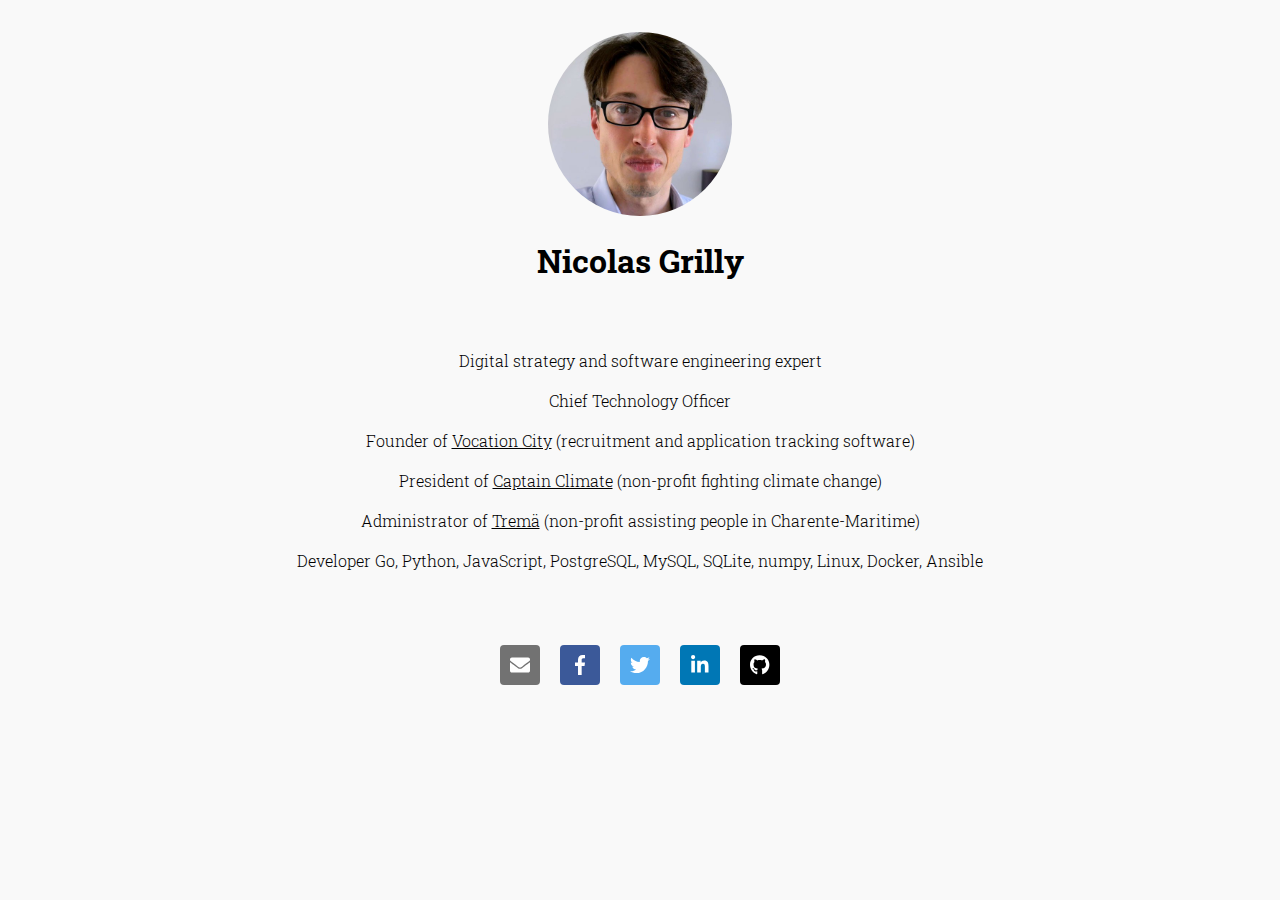
==== public/en/index.html @ 440ebdb3 "Update text" ====
<html lang="fr">
    <head>
        <meta charset="utf-8">
        <meta name="viewport" content="width=device-width, initial-scale=1">
        <title>Nicolas Grilly • Digital strategy • Software engineering • CTO</title>
        <script async="None" src="https://www.googletagmanager.com/gtag/js?id=UA-71248376-6"></script>
        <script>
        window.dataLayer = window.dataLayer || [];
        function gtag(){dataLayer.push(arguments);}
        gtag('js', new Date());
        gtag('config', 'UA-71248376-6');
        </script>
        <link href="https://fonts.googleapis.com/css?family=Roboto+Slab:300,300i,700" rel="stylesheet">
        <link rel="stylesheet" href="../main.css">
    </head>
    <body>
        <img class="w-1/4 rounded-full" src="../photo.jpg">
        <h1>Nicolas Grilly</h1>
        <ul class="list-reset my-16">
            <li class="my-4">Digital strategy and software engineering expert</li>
            <li class="my-4">Chief Technology Officer</li>
            <li class="my-4">Founder of <a href="https://www.vocationcity.com" target="_blank">Vocation City</a> (recruitment and application tracking software)</li>
            <li class="my-4">President of <a href="https://www.facebook.com/CapitaineClimat" target="_blank">Captain Climate</a> (non-profit fighting climate change)</li>
            <li class="my-4">Administrator of <a href="http://www.trema-asso.fr" target="_blank">Tremä</a> (non-profit assisting people in Charente-Maritime)</li>
            <li class="my-4">Developer Go, Python, JavaScript, PostgreSQL, MySQL, SQLite, numpy, Linux, Docker, Ansible</li>
        </ul>
        <div class="text-white my-16">
            <a href="mailto:nicolas@grilly.com" class="share-button" target="_blank" style="background: #727272" title="Envoyer un e-mail">
                <svg aria-hidden="true" focusable="false" role="img" xmlns="http://www.w3.org/2000/svg" viewBox="0 0 512 512"><path fill="currentColor" d="M502.3 190.8c3.9-3.1 9.7-.2 9.7 4.7V400c0 26.5-21.5 48-48 48H48c-26.5 0-48-21.5-48-48V195.6c0-5 5.7-7.8 9.7-4.7 22.4 17.4 52.1 39.5 154.1 113.6 21.1 15.4 56.7 47.8 92.2 47.6 35.7.3 72-32.8 92.3-47.6 102-74.1 131.6-96.3 154-113.7zM256 320c23.2.4 56.6-29.2 73.4-41.4 132.7-96.3 142.8-104.7 173.4-128.7 5.8-4.5 9.2-11.5 9.2-18.9v-19c0-26.5-21.5-48-48-48H48C21.5 64 0 85.5 0 112v19c0 7.4 3.4 14.3 9.2 18.9 30.6 23.9 40.7 32.4 173.4 128.7 16.8 12.2 50.2 41.8 73.4 41.4z"></path></svg> </a> <a href="https://www.facebook.com/ngrilly" target="_blank" class="share-button" style="background: #3b5999" title="Facebook"> <svg aria-hidden="true" focusable="false" role="img" xmlns="http://www.w3.org/2000/svg" viewBox="0 0 264 512"><path fill="currentColor" d="M215.8 85H264V3.6C255.7 2.5 227.1 0 193.8 0 124.3 0 76.7 42.4 76.7 120.3V192H0v91h76.7v229h94V283h73.6l11.7-91h-85.3v-62.7c0-26.3 7.3-44.3 45.1-44.3z"></path></svg> </a> <a href="https://twitter.com/ngrilly" target="_blank" class="share-button" style="background: #55acef" title="Twitter"> <svg aria-hidden="true" focusable="false" role="img" xmlns="http://www.w3.org/2000/svg" viewBox="0 0 512 512"><path fill="currentColor" d="M459.37 151.716c.325 4.548.325 9.097.325 13.645 0 138.72-105.583 298.558-298.558 298.558-59.452 0-114.68-17.219-161.137-47.106 8.447.974 16.568 1.299 25.34 1.299 49.055 0 94.213-16.568 130.274-44.832-46.132-.975-84.792-31.188-98.112-72.772 6.498.974 12.995 1.624 19.818 1.624 9.421 0 18.843-1.3 27.614-3.573-48.081-9.747-84.143-51.98-84.143-102.985v-1.299c13.969 7.797 30.214 12.67 47.431 13.319-28.264-18.843-46.781-51.005-46.781-87.391 0-19.492 5.197-37.36 14.294-52.954 51.655 63.675 129.3 105.258 216.365 109.807-1.624-7.797-2.599-15.918-2.599-24.04 0-57.828 46.782-104.934 104.934-104.934 30.213 0 57.502 12.67 76.67 33.137 23.715-4.548 46.456-13.32 66.599-25.34-7.798 24.366-24.366 44.833-46.132 57.827 21.117-2.273 41.584-8.122 60.426-16.243-14.292 20.791-32.161 39.308-52.628 54.253z"></path></svg> </a> <a href="https://www.linkedin.com/in/ngrilly/" target="_blank" class="share-button" style="background: #0077B5" title="LinkedIn"> <svg aria-hidden="true" focusable="false" role="img" xmlns="http://www.w3.org/2000/svg" viewBox="0 0 448 512"><path fill="currentColor" d="M100.28 448H7.4V148.9h92.88zM53.79 108.1C24.09 108.1 0 83.5 0 53.8a53.79 53.79 0 0 1 107.58 0c0 29.7-24.1 54.3-53.79 54.3zM447.9 448h-92.68V302.4c0-34.7-.7-79.2-48.29-79.2-48.29 0-55.69 37.7-55.69 76.7V448h-92.78V148.9h89.08v40.8h1.3c12.4-23.5 42.69-48.3 87.88-48.3 94 0 111.28 61.9 111.28 142.3V448z"></path></svg> </a> <a href="https://github.com/ngrilly" target="_blank" class="share-button" style="background: #000" title="GitHub"> <svg aria-hidden="true" focusable="false" role="img" xmlns="http://www.w3.org/2000/svg" viewBox="0 0 496 512"><path fill="currentColor" d="M165.9 397.4c0 2-2.3 3.6-5.2 3.6-3.3.3-5.6-1.3-5.6-3.6 0-2 2.3-3.6 5.2-3.6 3-.3 5.6 1.3 5.6 3.6zm-31.1-4.5c-.7 2 1.3 4.3 4.3 4.9 2.6 1 5.6 0 6.2-2s-1.3-4.3-4.3-5.2c-2.6-.7-5.5.3-6.2 2.3zm44.2-1.7c-2.9.7-4.9 2.6-4.6 4.9.3 2 2.9 3.3 5.9 2.6 2.9-.7 4.9-2.6 4.6-4.6-.3-1.9-3-3.2-5.9-2.9zM244.8 8C106.1 8 0 113.3 0 252c0 110.9 69.8 205.8 169.5 239.2 12.8 2.3 17.3-5.6 17.3-12.1 0-6.2-.3-40.4-.3-61.4 0 0-70 15-84.7-29.8 0 0-11.4-29.1-27.8-36.6 0 0-22.9-15.7 1.6-15.4 0 0 24.9 2 38.6 25.8 21.9 38.6 58.6 27.5 72.9 20.9 2.3-16 8.8-27.1 16-33.7-55.9-6.2-112.3-14.3-112.3-110.5 0-27.5 7.6-41.3 23.6-58.9-2.6-6.5-11.1-33.3 2.6-67.9 20.9-6.5 69 27 69 27 20-5.6 41.5-8.5 62.8-8.5s42.8 2.9 62.8 8.5c0 0 48.1-33.6 69-27 13.7 34.7 5.2 61.4 2.6 67.9 16 17.7 25.8 31.5 25.8 58.9 0 96.5-58.9 104.2-114.8 110.5 9.2 7.9 17 22.9 17 46.4 0 33.7-.3 75.4-.3 83.6 0 6.5 4.6 14.4 17.3 12.1C428.2 457.8 496 362.9 496 252 496 113.3 383.5 8 244.8 8zM97.2 352.9c-1.3 1-1 3.3.7 5.2 1.6 1.6 3.9 2.3 5.2 1 1.3-1 1-3.3-.7-5.2-1.6-1.6-3.9-2.3-5.2-1zm-10.8-8.1c-.7 1.3.3 2.9 2.3 3.9 1.6 1 3.6.7 4.3-.7.7-1.3-.3-2.9-2.3-3.9-2-.6-3.6-.3-4.3.7zm32.4 35.6c-1.6 1.3-1 4.3 1.3 6.2 2.3 2.3 5.2 2.6 6.5 1 1.3-1.3.7-4.3-1.3-6.2-2.2-2.3-5.2-2.6-6.5-1zm-11.4-14.7c-1.6 1-1.6 3.6 0 5.9 1.6 2.3 4.3 3.3 5.6 2.3 1.6-1.3 1.6-3.9 0-6.2-1.4-2.3-4-3.3-5.6-2z" class=""></path></svg>
            </a>
        </div>
    </body>
</html>
---- public/main.css ----
/* Normalize */

body {
	margin: 0;
}

/* Defaults */

body {
	box-sizing: border-box;
}

*,
*::before,
*::after {
	box-sizing: inherit;
}

a {
    color: inherit;
}

/* Utils inspired by tailwindcss.com */

.text-white {
    color: #fff;
}

.w-1\/4 {
    width: 25%;
}

.my-4 {
    margin-top: 1rem;
    margin-bottom: 1rem;
}

.my-16 {
    margin-top: 4rem;
    margin-bottom: 4rem;
}

.list-reset {
    list-style: none;
    padding: 0;
}

.rounded-full {
    border-radius: 50%;
}

/* www.grilly.com */

body {
    font-family: "Roboto Slab", sans-serif;
    font-weight: 300;
    line-height: 1.5;
    background: #f9f9f9;
    margin: auto;
    padding: 2rem;
    max-width: 50rem;
    text-align: center;
}

.share-button {
	width: 2.5rem;
	height: 2.5rem;
	border-radius: 10%;
	display: inline-flex;
	justify-content: center;
    align-items: center;
    margin: 0.5rem;
}

.share-button svg {
	height: 50%;
}

.share-button:hover {
    box-shadow: 0 2px 2px rgba(0,0,0,0.2);
}
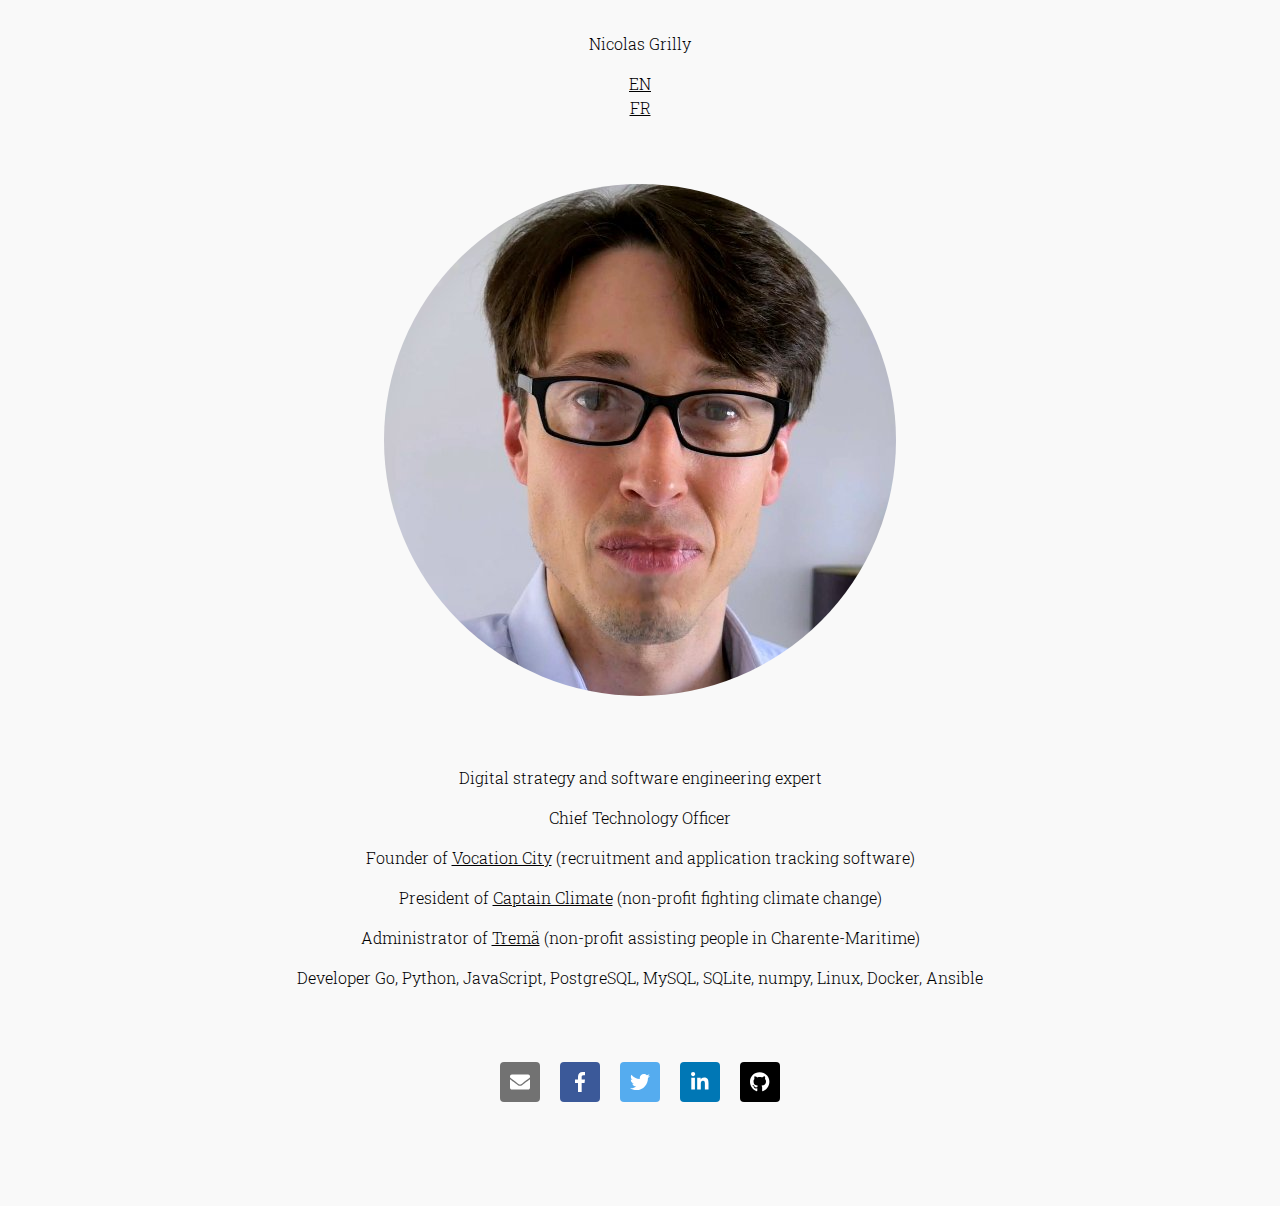
==== commit e9d4d6d9: "seo: add meta description" ====
--- a/public/en/index.html
+++ b/public/en/index.html
@@ -1,9 +1,10 @@
-
-<html lang="fr">
+<!doctype html>
+<html lang="en">
     <head>
         <meta charset="utf-8">
         <meta name="viewport" content="width=device-width, initial-scale=1">
         <title>Nicolas Grilly • Digital strategy • Software engineering • CTO</title>
+        <meta name="description" content="Nicolas Grilly is a consultant and CTO, expert in digital strategy and software engineering, working in Paris and La Rochelle.">
         <script async="None" src="https://www.googletagmanager.com/gtag/js?id=UA-71248376-6"></script>
         <script>
         window.dataLayer = window.dataLayer || [];
@@ -15,8 +16,16 @@
         <link rel="stylesheet" href="../main.css">
     </head>
     <body>
-        <img class="w-1/4 rounded-full" src="../photo.jpg">
-        <h1>Nicolas Grilly</h1>
+        <header class="flex items-center my-8">
+            <div class="logo">Nicolas Grilly</div>
+            <ul class="list-reset languages">
+                <li><a href="/en/">EN</a></li>
+                <li><a href="/fr/">FR</a></li>
+            </ul>
+        </header>
+        <div class="my-16">
+            <img class="photo rounded-full" src="../photo.jpg">
+        </div>
         <ul class="list-reset my-16">
             <li class="my-4">Digital strategy and software engineering expert</li>
             <li class="my-4">Chief Technology Officer</li>
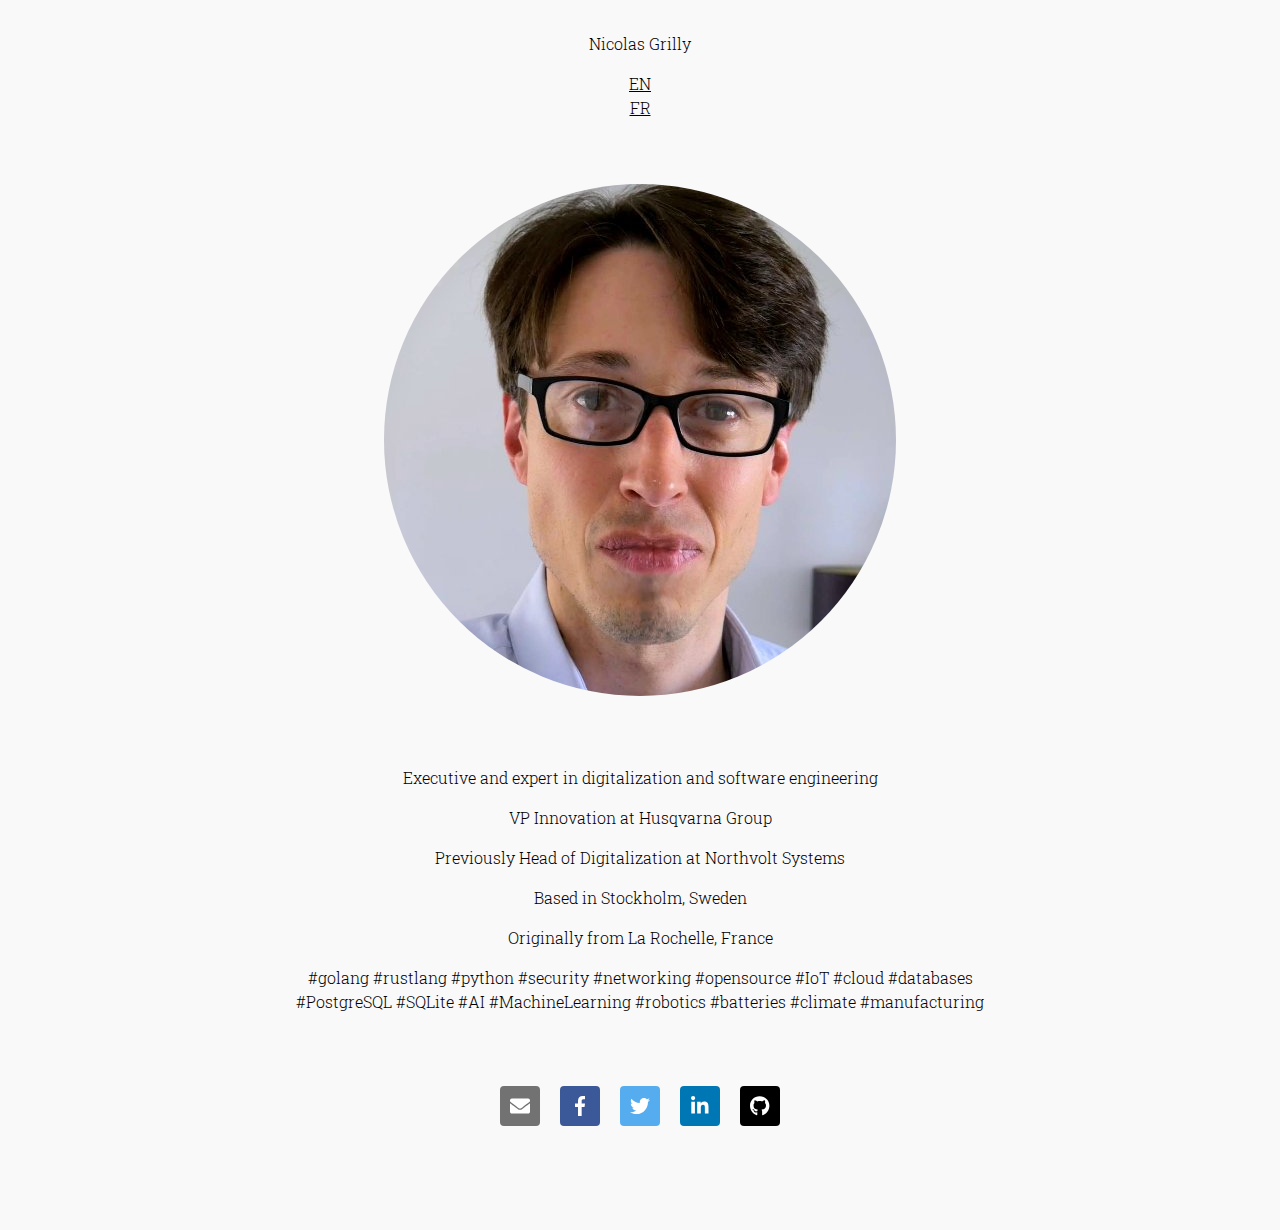
==== commit bd0fe67c: "Update content and translation" ====
--- a/public/en/index.html
+++ b/public/en/index.html
@@ -3,9 +3,12 @@
     <head>
         <meta charset="utf-8">
         <meta name="viewport" content="width=device-width, initial-scale=1">
-        <title>Nicolas Grilly • Digital strategy • Software engineering • CTO</title>
-        <meta name="description" content="Nicolas Grilly is a consultant and CTO, expert in digital strategy and software engineering, working in Paris and La Rochelle.">
-        <script async="None" src="https://www.googletagmanager.com/gtag/js?id=UA-71248376-6"></script>
+        <title>Nicolas Grilly • Executive and expert in digitalization and software engineering</title>
+        <meta name="description" content="Nicolas Grilly is VP Innovation at Husqvarna Group, and previously Head of Digitalizaton at Northvolt Systems.">
+        <link rel="alternate" hreflang="en" href="https://www.grilly.com/en/">
+        <link rel="alternate" hreflang="fr" href="https://www.grilly.com/fr/">
+        <link rel="alternate" hreflang="x-default" href="https://www.grilly.com/en/">
+        <script async src="https://www.googletagmanager.com/gtag/js?id=UA-71248376-6"></script>
         <script>
         window.dataLayer = window.dataLayer || [];
         function gtag(){dataLayer.push(arguments);}
@@ -27,16 +30,30 @@
             <img class="photo rounded-full" src="../photo.jpg">
         </div>
         <ul class="list-reset my-16">
-            <li class="my-4">Digital strategy and software engineering expert</li>
-            <li class="my-4">Chief Technology Officer</li>
-            <li class="my-4">Founder of <a href="https://www.vocationcity.com" target="_blank">Vocation City</a> (recruitment and application tracking software)</li>
-            <li class="my-4">President of <a href="https://www.facebook.com/CapitaineClimat" target="_blank">Captain Climate</a> (non-profit fighting climate change)</li>
-            <li class="my-4">Administrator of <a href="http://www.trema-asso.fr" target="_blank">Tremä</a> (non-profit assisting people in Charente-Maritime)</li>
-            <li class="my-4">Developer Go, Python, JavaScript, PostgreSQL, MySQL, SQLite, numpy, Linux, Docker, Ansible</li>
+            <li class="my-4">Executive and expert in digitalization and software engineering</li>
+            <li class="my-4">VP Innovation at Husqvarna Group</li>
+            <li class="my-4">Previously Head of Digitalization at Northvolt Systems</li>
+            <li class="my-4">Based in Stockholm, Sweden</li>
+            <li class="my-4">Originally from La Rochelle, France</li>
+            <li class="my-4">#golang #rustlang #python #security #networking #opensource #IoT #cloud #databases #PostgreSQL #SQLite #AI #MachineLearning #robotics #batteries #climate #manufacturing
+
+            </li>
         </ul>
         <div class="text-white my-16">
-            <a href="mailto:nicolas@grilly.com" class="share-button" target="_blank" style="background: #727272" title="Envoyer un e-mail">
-                <svg aria-hidden="true" focusable="false" role="img" xmlns="http://www.w3.org/2000/svg" viewBox="0 0 512 512"><path fill="currentColor" d="M502.3 190.8c3.9-3.1 9.7-.2 9.7 4.7V400c0 26.5-21.5 48-48 48H48c-26.5 0-48-21.5-48-48V195.6c0-5 5.7-7.8 9.7-4.7 22.4 17.4 52.1 39.5 154.1 113.6 21.1 15.4 56.7 47.8 92.2 47.6 35.7.3 72-32.8 92.3-47.6 102-74.1 131.6-96.3 154-113.7zM256 320c23.2.4 56.6-29.2 73.4-41.4 132.7-96.3 142.8-104.7 173.4-128.7 5.8-4.5 9.2-11.5 9.2-18.9v-19c0-26.5-21.5-48-48-48H48C21.5 64 0 85.5 0 112v19c0 7.4 3.4 14.3 9.2 18.9 30.6 23.9 40.7 32.4 173.4 128.7 16.8 12.2 50.2 41.8 73.4 41.4z"></path></svg> </a> <a href="https://www.facebook.com/ngrilly" target="_blank" class="share-button" style="background: #3b5999" title="Facebook"> <svg aria-hidden="true" focusable="false" role="img" xmlns="http://www.w3.org/2000/svg" viewBox="0 0 264 512"><path fill="currentColor" d="M215.8 85H264V3.6C255.7 2.5 227.1 0 193.8 0 124.3 0 76.7 42.4 76.7 120.3V192H0v91h76.7v229h94V283h73.6l11.7-91h-85.3v-62.7c0-26.3 7.3-44.3 45.1-44.3z"></path></svg> </a> <a href="https://twitter.com/ngrilly" target="_blank" class="share-button" style="background: #55acef" title="Twitter"> <svg aria-hidden="true" focusable="false" role="img" xmlns="http://www.w3.org/2000/svg" viewBox="0 0 512 512"><path fill="currentColor" d="M459.37 151.716c.325 4.548.325 9.097.325 13.645 0 138.72-105.583 298.558-298.558 298.558-59.452 0-114.68-17.219-161.137-47.106 8.447.974 16.568 1.299 25.34 1.299 49.055 0 94.213-16.568 130.274-44.832-46.132-.975-84.792-31.188-98.112-72.772 6.498.974 12.995 1.624 19.818 1.624 9.421 0 18.843-1.3 27.614-3.573-48.081-9.747-84.143-51.98-84.143-102.985v-1.299c13.969 7.797 30.214 12.67 47.431 13.319-28.264-18.843-46.781-51.005-46.781-87.391 0-19.492 5.197-37.36 14.294-52.954 51.655 63.675 129.3 105.258 216.365 109.807-1.624-7.797-2.599-15.918-2.599-24.04 0-57.828 46.782-104.934 104.934-104.934 30.213 0 57.502 12.67 76.67 33.137 23.715-4.548 46.456-13.32 66.599-25.34-7.798 24.366-24.366 44.833-46.132 57.827 21.117-2.273 41.584-8.122 60.426-16.243-14.292 20.791-32.161 39.308-52.628 54.253z"></path></svg> </a> <a href="https://www.linkedin.com/in/ngrilly/" target="_blank" class="share-button" style="background: #0077B5" title="LinkedIn"> <svg aria-hidden="true" focusable="false" role="img" xmlns="http://www.w3.org/2000/svg" viewBox="0 0 448 512"><path fill="currentColor" d="M100.28 448H7.4V148.9h92.88zM53.79 108.1C24.09 108.1 0 83.5 0 53.8a53.79 53.79 0 0 1 107.58 0c0 29.7-24.1 54.3-53.79 54.3zM447.9 448h-92.68V302.4c0-34.7-.7-79.2-48.29-79.2-48.29 0-55.69 37.7-55.69 76.7V448h-92.78V148.9h89.08v40.8h1.3c12.4-23.5 42.69-48.3 87.88-48.3 94 0 111.28 61.9 111.28 142.3V448z"></path></svg> </a> <a href="https://github.com/ngrilly" target="_blank" class="share-button" style="background: #000" title="GitHub"> <svg aria-hidden="true" focusable="false" role="img" xmlns="http://www.w3.org/2000/svg" viewBox="0 0 496 512"><path fill="currentColor" d="M165.9 397.4c0 2-2.3 3.6-5.2 3.6-3.3.3-5.6-1.3-5.6-3.6 0-2 2.3-3.6 5.2-3.6 3-.3 5.6 1.3 5.6 3.6zm-31.1-4.5c-.7 2 1.3 4.3 4.3 4.9 2.6 1 5.6 0 6.2-2s-1.3-4.3-4.3-5.2c-2.6-.7-5.5.3-6.2 2.3zm44.2-1.7c-2.9.7-4.9 2.6-4.6 4.9.3 2 2.9 3.3 5.9 2.6 2.9-.7 4.9-2.6 4.6-4.6-.3-1.9-3-3.2-5.9-2.9zM244.8 8C106.1 8 0 113.3 0 252c0 110.9 69.8 205.8 169.5 239.2 12.8 2.3 17.3-5.6 17.3-12.1 0-6.2-.3-40.4-.3-61.4 0 0-70 15-84.7-29.8 0 0-11.4-29.1-27.8-36.6 0 0-22.9-15.7 1.6-15.4 0 0 24.9 2 38.6 25.8 21.9 38.6 58.6 27.5 72.9 20.9 2.3-16 8.8-27.1 16-33.7-55.9-6.2-112.3-14.3-112.3-110.5 0-27.5 7.6-41.3 23.6-58.9-2.6-6.5-11.1-33.3 2.6-67.9 20.9-6.5 69 27 69 27 20-5.6 41.5-8.5 62.8-8.5s42.8 2.9 62.8 8.5c0 0 48.1-33.6 69-27 13.7 34.7 5.2 61.4 2.6 67.9 16 17.7 25.8 31.5 25.8 58.9 0 96.5-58.9 104.2-114.8 110.5 9.2 7.9 17 22.9 17 46.4 0 33.7-.3 75.4-.3 83.6 0 6.5 4.6 14.4 17.3 12.1C428.2 457.8 496 362.9 496 252 496 113.3 383.5 8 244.8 8zM97.2 352.9c-1.3 1-1 3.3.7 5.2 1.6 1.6 3.9 2.3 5.2 1 1.3-1 1-3.3-.7-5.2-1.6-1.6-3.9-2.3-5.2-1zm-10.8-8.1c-.7 1.3.3 2.9 2.3 3.9 1.6 1 3.6.7 4.3-.7.7-1.3-.3-2.9-2.3-3.9-2-.6-3.6-.3-4.3.7zm32.4 35.6c-1.6 1.3-1 4.3 1.3 6.2 2.3 2.3 5.2 2.6 6.5 1 1.3-1.3.7-4.3-1.3-6.2-2.2-2.3-5.2-2.6-6.5-1zm-11.4-14.7c-1.6 1-1.6 3.6 0 5.9 1.6 2.3 4.3 3.3 5.6 2.3 1.6-1.3 1.6-3.9 0-6.2-1.4-2.3-4-3.3-5.6-2z" class=""></path></svg>
+            <a href="mailto:nicolas@grilly.com" class="share-button" target="_blank" style="background: #727272" title="Send an email">
+                <svg aria-hidden="true" focusable="false" role="img" xmlns="http://www.w3.org/2000/svg" viewbox="0 0 512 512"><path fill="currentColor" d="M502.3 190.8c3.9-3.1 9.7-.2 9.7 4.7V400c0 26.5-21.5 48-48 48H48c-26.5 0-48-21.5-48-48V195.6c0-5 5.7-7.8 9.7-4.7 22.4 17.4 52.1 39.5 154.1 113.6 21.1 15.4 56.7 47.8 92.2 47.6 35.7.3 72-32.8 92.3-47.6 102-74.1 131.6-96.3 154-113.7zM256 320c23.2.4 56.6-29.2 73.4-41.4 132.7-96.3 142.8-104.7 173.4-128.7 5.8-4.5 9.2-11.5 9.2-18.9v-19c0-26.5-21.5-48-48-48H48C21.5 64 0 85.5 0 112v19c0 7.4 3.4 14.3 9.2 18.9 30.6 23.9 40.7 32.4 173.4 128.7 16.8 12.2 50.2 41.8 73.4 41.4z"></path></svg>
+            </a>
+            <a href="https://www.facebook.com/ngrilly" target="_blank" class="share-button" style="background: #3b5999" title="Facebook">
+                <svg aria-hidden="true" focusable="false" role="img" xmlns="http://www.w3.org/2000/svg" viewbox="0 0 264 512"><path fill="currentColor" d="M215.8 85H264V3.6C255.7 2.5 227.1 0 193.8 0 124.3 0 76.7 42.4 76.7 120.3V192H0v91h76.7v229h94V283h73.6l11.7-91h-85.3v-62.7c0-26.3 7.3-44.3 45.1-44.3z"></path></svg>
+            </a>
+            <a href="https://twitter.com/ngrilly" target="_blank" class="share-button" style="background: #55acef" title="Twitter">
+                <svg aria-hidden="true" focusable="false" role="img" xmlns="http://www.w3.org/2000/svg" viewbox="0 0 512 512"><path fill="currentColor" d="M459.37 151.716c.325 4.548.325 9.097.325 13.645 0 138.72-105.583 298.558-298.558 298.558-59.452 0-114.68-17.219-161.137-47.106 8.447.974 16.568 1.299 25.34 1.299 49.055 0 94.213-16.568 130.274-44.832-46.132-.975-84.792-31.188-98.112-72.772 6.498.974 12.995 1.624 19.818 1.624 9.421 0 18.843-1.3 27.614-3.573-48.081-9.747-84.143-51.98-84.143-102.985v-1.299c13.969 7.797 30.214 12.67 47.431 13.319-28.264-18.843-46.781-51.005-46.781-87.391 0-19.492 5.197-37.36 14.294-52.954 51.655 63.675 129.3 105.258 216.365 109.807-1.624-7.797-2.599-15.918-2.599-24.04 0-57.828 46.782-104.934 104.934-104.934 30.213 0 57.502 12.67 76.67 33.137 23.715-4.548 46.456-13.32 66.599-25.34-7.798 24.366-24.366 44.833-46.132 57.827 21.117-2.273 41.584-8.122 60.426-16.243-14.292 20.791-32.161 39.308-52.628 54.253z"></path></svg>
+            </a>
+            <a href="https://www.linkedin.com/in/ngrilly/" target="_blank" class="share-button" style="background: #0077B5" title="LinkedIn">
+                <svg aria-hidden="true" focusable="false" role="img" xmlns="http://www.w3.org/2000/svg" viewbox="0 0 448 512"><path fill="currentColor" d="M100.28 448H7.4V148.9h92.88zM53.79 108.1C24.09 108.1 0 83.5 0 53.8a53.79 53.79 0 0 1 107.58 0c0 29.7-24.1 54.3-53.79 54.3zM447.9 448h-92.68V302.4c0-34.7-.7-79.2-48.29-79.2-48.29 0-55.69 37.7-55.69 76.7V448h-92.78V148.9h89.08v40.8h1.3c12.4-23.5 42.69-48.3 87.88-48.3 94 0 111.28 61.9 111.28 142.3V448z"></path></svg>
+            </a>
+            <a href="https://github.com/ngrilly" target="_blank" class="share-button" style="background: #000" title="GitHub">
+                <svg aria-hidden="true" focusable="false" role="img" xmlns="http://www.w3.org/2000/svg" viewbox="0 0 496 512"><path fill="currentColor" d="M165.9 397.4c0 2-2.3 3.6-5.2 3.6-3.3.3-5.6-1.3-5.6-3.6 0-2 2.3-3.6 5.2-3.6 3-.3 5.6 1.3 5.6 3.6zm-31.1-4.5c-.7 2 1.3 4.3 4.3 4.9 2.6 1 5.6 0 6.2-2s-1.3-4.3-4.3-5.2c-2.6-.7-5.5.3-6.2 2.3zm44.2-1.7c-2.9.7-4.9 2.6-4.6 4.9.3 2 2.9 3.3 5.9 2.6 2.9-.7 4.9-2.6 4.6-4.6-.3-1.9-3-3.2-5.9-2.9zM244.8 8C106.1 8 0 113.3 0 252c0 110.9 69.8 205.8 169.5 239.2 12.8 2.3 17.3-5.6 17.3-12.1 0-6.2-.3-40.4-.3-61.4 0 0-70 15-84.7-29.8 0 0-11.4-29.1-27.8-36.6 0 0-22.9-15.7 1.6-15.4 0 0 24.9 2 38.6 25.8 21.9 38.6 58.6 27.5 72.9 20.9 2.3-16 8.8-27.1 16-33.7-55.9-6.2-112.3-14.3-112.3-110.5 0-27.5 7.6-41.3 23.6-58.9-2.6-6.5-11.1-33.3 2.6-67.9 20.9-6.5 69 27 69 27 20-5.6 41.5-8.5 62.8-8.5s42.8 2.9 62.8 8.5c0 0 48.1-33.6 69-27 13.7 34.7 5.2 61.4 2.6 67.9 16 17.7 25.8 31.5 25.8 58.9 0 96.5-58.9 104.2-114.8 110.5 9.2 7.9 17 22.9 17 46.4 0 33.7-.3 75.4-.3 83.6 0 6.5 4.6 14.4 17.3 12.1C428.2 457.8 496 362.9 496 252 496 113.3 383.5 8 244.8 8zM97.2 352.9c-1.3 1-1 3.3.7 5.2 1.6 1.6 3.9 2.3 5.2 1 1.3-1 1-3.3-.7-5.2-1.6-1.6-3.9-2.3-5.2-1zm-10.8-8.1c-.7 1.3.3 2.9 2.3 3.9 1.6 1 3.6.7 4.3-.7.7-1.3-.3-2.9-2.3-3.9-2-.6-3.6-.3-4.3.7zm32.4 35.6c-1.6 1.3-1 4.3 1.3 6.2 2.3 2.3 5.2 2.6 6.5 1 1.3-1.3.7-4.3-1.3-6.2-2.2-2.3-5.2-2.6-6.5-1zm-11.4-14.7c-1.6 1-1.6 3.6 0 5.9 1.6 2.3 4.3 3.3 5.6 2.3 1.6-1.3 1.6-3.9 0-6.2-1.4-2.3-4-3.3-5.6-2z" class=""></path></svg>
             </a>
         </div>
     </body>
